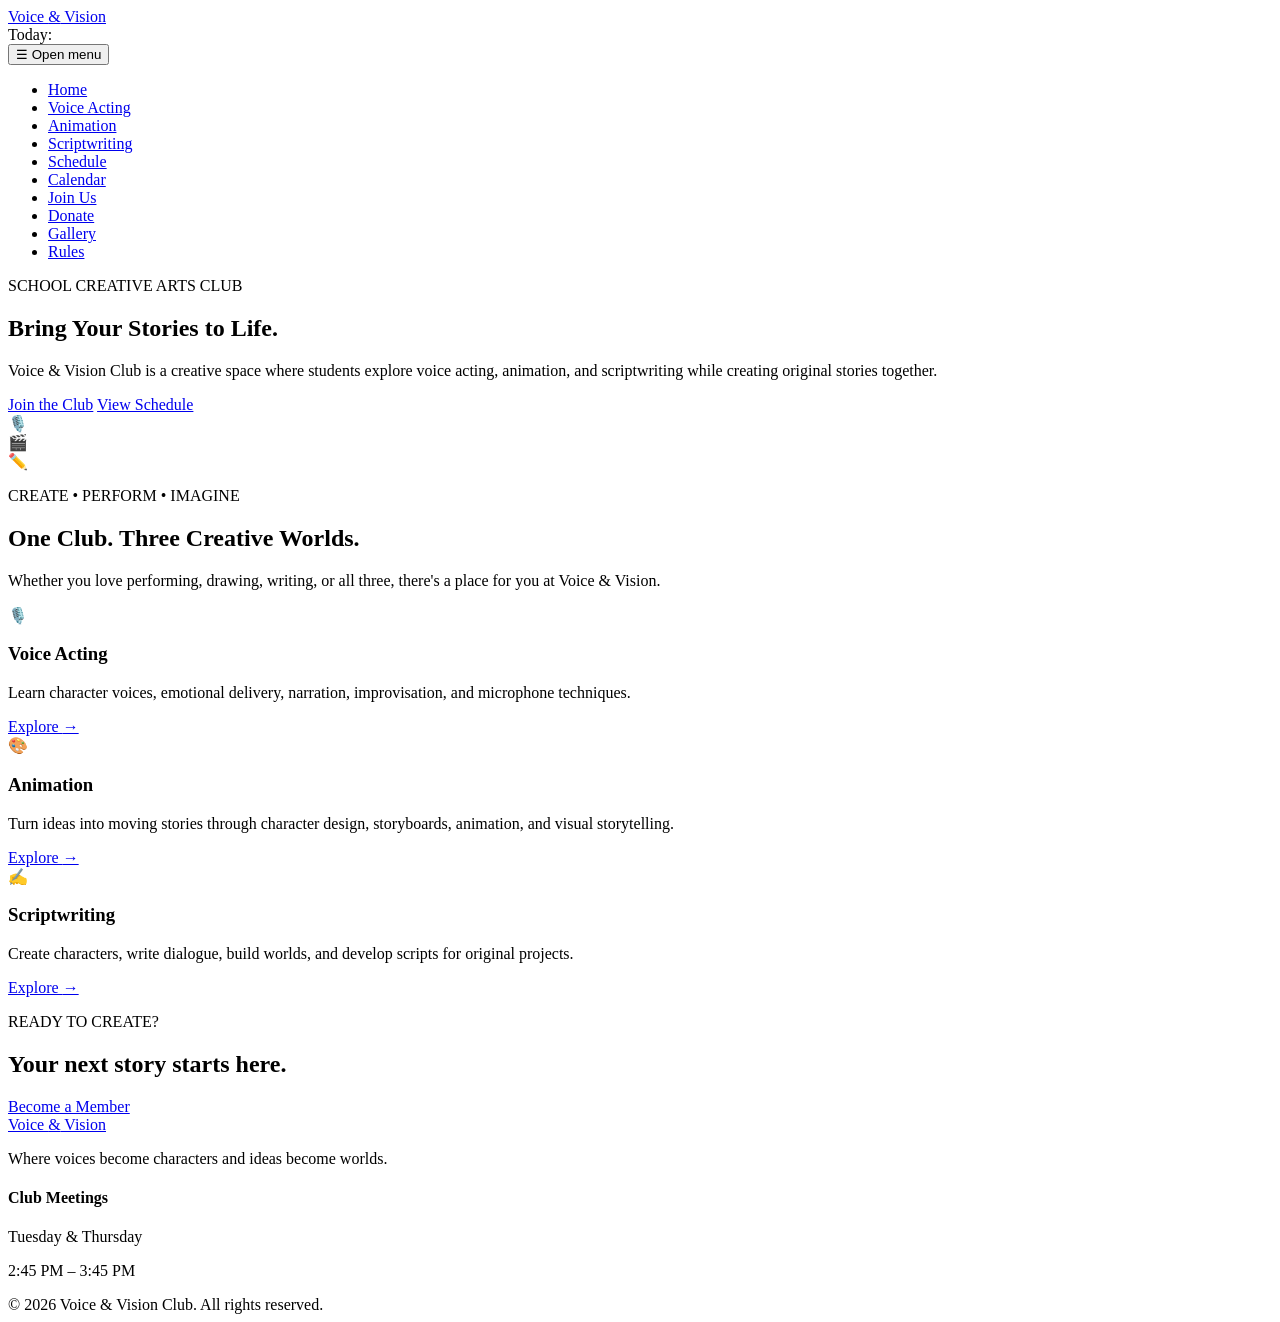
==== index.html @ abf14802 "Add files via upload" ====
<!DOCTYPE html>
<html lang="en">
<head>
    <meta charset="UTF-8">
    <meta name="viewport" content="width=device-width, initial-scale=1.0">
    <meta name="description" content="Voice & Vision Club — a creative space for voice acting, animation, and scriptwriting.">
    <title>Voice & Vision Club</title>
    <link rel="stylesheet" href="css/style.css">
</head>
<body>
    <header class="site-header">
        <nav class="navbar" aria-label="Main navigation">
            <a class="logo" href="index.html" aria-label="Voice and Vision Club home">Voice <span>&amp;</span> Vision</a>
            <div class="topbar-date" aria-label="Today's date">Today: <time id="currentDate"></time></div>

            <button class="menu-toggle" type="button" aria-controls="navLinks" aria-expanded="false">
                <span aria-hidden="true">☰</span>
                <span class="sr-only">Open menu</span>
            </button>

            <ul class="nav-links" id="navLinks">
                <li><a href="index.html" class="active" aria-current="page">Home</a></li>
                <li><a href="voice-acting.html">Voice Acting</a></li>
                <li><a href="animation.html">Animation</a></li>
                <li><a href="scriptwriting.html">Scriptwriting</a></li>
                <li><a href="schedule.html">Schedule</a></li>
                <li><a href="calendar.html">Calendar</a></li>
                <li><a href="join.html" class="join-button">Join Us</a></li>
                <li><a href="donations.html">Donate</a></li>
                <li><a href="gallery.html">Gallery</a></li>
                <li><a href="rules-and-guidelines.html">Rules</a></li>
            </ul>
        </nav>
    </header>

    <main>
        <section class="hero">
            <div class="hero-content">
                <p class="eyebrow">SCHOOL CREATIVE ARTS CLUB</p>
                <h1>Bring Your <span>Stories</span> to Life.</h1>
                <p class="hero-text">
                    Voice &amp; Vision Club is a creative space where students explore
                    voice acting, animation, and scriptwriting while creating original
                    stories together.
                </p>
                <div class="hero-buttons">
                    <a href="join.html" class="button primary">Join the Club</a>
                    <a href="schedule.html" class="button secondary">View Schedule</a>
                </div>
            </div>

            <div class="hero-art" aria-label="Creative arts illustrations" role="img">
                <div class="circle circle-one"></div>
                <div class="circle circle-two"></div>
                <div class="art-card art-card-mic">🎙️</div>
                <div class="art-card art-card-film">🎬</div>
                <div class="art-card art-card-pencil">✏️</div>
            </div>
        </section>

        <section class="intro section">
            <p class="eyebrow">CREATE • PERFORM • IMAGINE</p>
            <h2>One Club. Three Creative Worlds.</h2>
            <p class="section-description">
                Whether you love performing, drawing, writing, or all three,
                there's a place for you at Voice &amp; Vision.
            </p>

            <div class="cards">
                <article class="card">
                    <div class="card-icon">🎙️</div>
                    <h3>Voice Acting</h3>
                    <p>Learn character voices, emotional delivery, narration, improvisation, and microphone techniques.</p>
                    <a href="voice-acting.html">Explore <span aria-hidden="true">→</span></a>
                </article>
                <article class="card">
                    <div class="card-icon">🎨</div>
                    <h3>Animation</h3>
                    <p>Turn ideas into moving stories through character design, storyboards, animation, and visual storytelling.</p>
                    <a href="animation.html">Explore <span aria-hidden="true">→</span></a>
                </article>
                <article class="card">
                    <div class="card-icon">✍️</div>
                    <h3>Scriptwriting</h3>
                    <p>Create characters, write dialogue, build worlds, and develop scripts for original projects.</p>
                    <a href="scriptwriting.html">Explore <span aria-hidden="true">→</span></a>
                </article>
            </div>
        </section>

        <section class="cta">
            <div>
                <p class="eyebrow">READY TO CREATE?</p>
                <h2>Your next story starts here.</h2>
            </div>
            <a href="join.html" class="button primary">Become a Member</a>
        </section>
    </main>

    <footer>
        <div class="footer-content">
            <div>
                <a class="logo" href="index.html">Voice <span>&amp;</span> Vision</a>
                <p>Where voices become characters and ideas become worlds.</p>
            </div>
            <div>
                <h4>Club Meetings</h4>
                <p>Tuesday &amp; Thursday</p>
                <p>2:45 PM – 3:45 PM</p>
            </div>
        </div>
        <div class="copyright">© 2026 Voice &amp; Vision Club. All rights reserved.</div>
    </footer>

    <script src="js/script.js"></script>
</body>
</html>
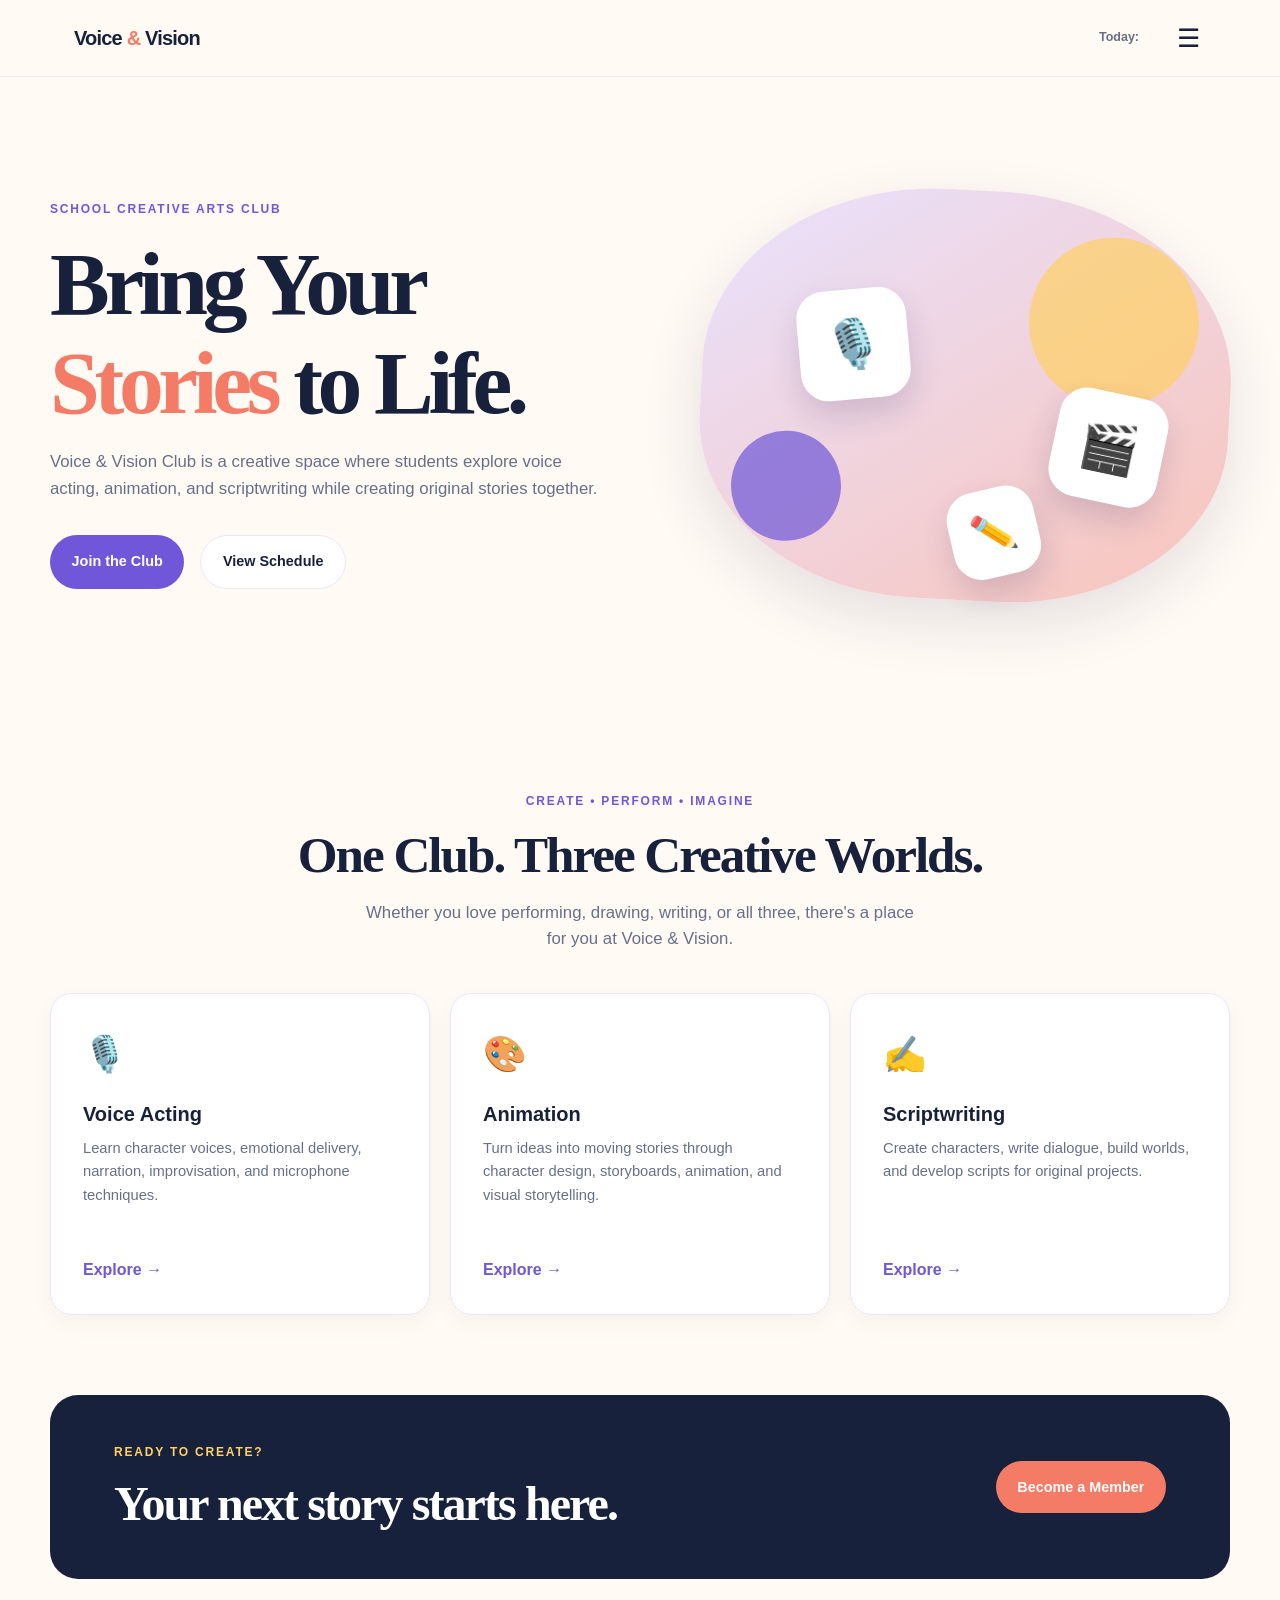
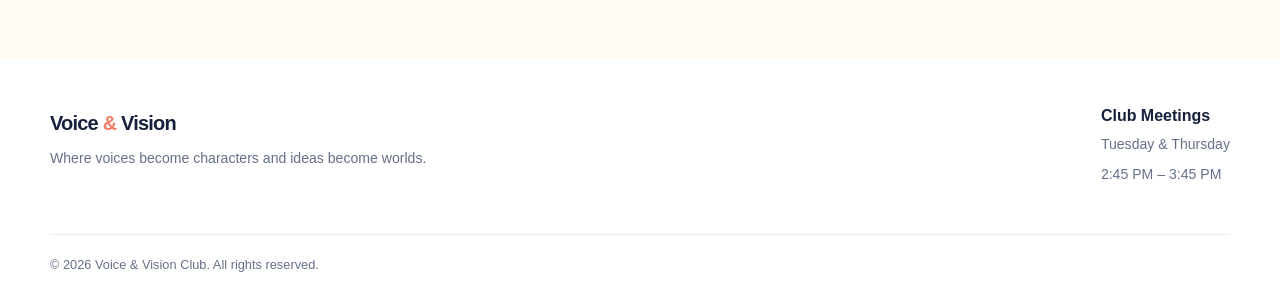
==== commit c52d7e58: "Fix HTML encoding issues in index.html" ====
--- a/index.html
+++ b/index.html
@@ -5,7 +5,7 @@
     <meta name="viewport" content="width=device-width, initial-scale=1.0">
     <meta name="description" content="Voice & Vision Club — a creative space for voice acting, animation, and scriptwriting.">
     <title>Voice & Vision Club</title>
-    <link rel="stylesheet" href="css/style.css">
+    <link rel="stylesheet" href="style.css">
 </head>
 <body>
     <header class="site-header">
--- a/style.css
+++ b/style.css
@@ -0,0 +1,409 @@
+@import url('https://fonts.googleapis.com/css2?family=DM+Sans:wght@400;500;600;700&family=Playfair+Display:wght@600;700&display=swap');
+
+:root {
+    --ink: #17213b;
+    --muted: #66708a;
+    --cream: #fffaf3;
+    --white: #ffffff;
+    --purple: #7057d9;
+    --purple-dark: #5541b8;
+    --coral: #f47b65;
+    --yellow: #ffd166;
+    --line: #ebe7f5;
+    --shadow: 0 22px 60px rgba(45, 35, 95, 0.12);
+}
+
+* { box-sizing: border-box; }
+
+html { scroll-behavior: smooth; }
+
+body {
+    margin: 0;
+    color: var(--ink);
+    background: var(--cream);
+    font-family: 'DM Sans', Arial, sans-serif;
+    line-height: 1.6;
+}
+
+a { color: inherit; text-decoration: none; }
+
+.site-header {
+    position: sticky;
+    top: 0;
+    z-index: 10;
+    background: rgba(255, 250, 243, 0.9);
+    border-bottom: 1px solid rgba(235, 231, 245, 0.8);
+    backdrop-filter: blur(14px);
+}
+
+.navbar {
+    display: flex;
+    align-items: center;
+    justify-content: space-between;
+    gap: 2rem;
+    max-width: 1180px;
+    min-height: 76px;
+    margin: auto;
+    padding: 0 1.5rem;
+}
+
+.logo {
+    color: var(--ink);
+    font-size: 1.25rem;
+    font-weight: 700;
+    letter-spacing: -0.04em;
+    white-space: nowrap;
+}
+
+.logo span, h1 span { color: var(--coral); }
+
+.nav-links {
+    display: flex;
+    align-items: center;
+    gap: 1.35rem;
+    margin: 0;
+    padding: 0;
+    list-style: none;
+    color: var(--muted);
+    font-size: 0.88rem;
+    font-weight: 600;
+}
+
+.nav-links a { transition: color 0.2s ease; }
+.nav-links a:hover, .nav-links a.active { color: var(--purple); }
+.nav-links .join-button { color: var(--white); }
+
+.join-button, .button {
+    display: inline-flex;
+    align-items: center;
+    justify-content: center;
+    border-radius: 999px;
+    font-weight: 700;
+    transition: transform 0.2s ease, box-shadow 0.2s ease, background 0.2s ease;
+}
+
+.join-button {
+    padding: 0.65rem 1.1rem;
+    background: var(--purple);
+}
+
+.join-button:hover { background: var(--purple-dark); }
+.button:hover { transform: translateY(-3px); box-shadow: 0 12px 24px rgba(85, 65, 184, 0.2); }
+
+.menu-toggle {
+    display: block;
+    order: 3;
+    border: 0;
+    color: var(--ink);
+    background: transparent;
+    font-size: 1.6rem;
+    cursor: pointer;
+}
+
+.nav-links {
+    position: absolute;
+    top: 76px;
+    right: 1.5rem;
+    display: none;
+    flex-direction: column;
+    align-items: stretch;
+    gap: 0;
+    min-width: 220px;
+    padding: 0.75rem;
+    border: 1px solid var(--line);
+    border-radius: 18px;
+    background: var(--white);
+    box-shadow: var(--shadow);
+}
+
+.nav-links.open { display: flex; }
+.nav-links a { display: block; padding: 0.7rem 0.85rem; }
+
+.hero, .section, .cta, .footer-content {
+    width: min(1180px, calc(100% - 3rem));
+    margin-inline: auto;
+}
+
+.hero {
+    display: grid;
+    grid-template-columns: 1fr 0.9fr;
+    align-items: center;
+    gap: 4rem;
+    min-height: 635px;
+    padding-block: 5rem;
+}
+
+.eyebrow {
+    margin: 0 0 1rem;
+    color: var(--purple);
+    font-size: 0.75rem;
+    font-weight: 700;
+    letter-spacing: 0.15em;
+}
+
+h1, h2, h3, h4 { line-height: 1.1; }
+h1, h2 { font-family: 'Playfair Display', Georgia, serif; }
+
+h1 {
+    max-width: 620px;
+    margin: 0;
+    font-size: clamp(3.5rem, 7vw, 6rem);
+    letter-spacing: -0.06em;
+}
+
+.hero-text, .section-description {
+    max-width: 550px;
+    color: var(--muted);
+    font-size: 1.05rem;
+}
+
+.hero-buttons { display: flex; flex-wrap: wrap; gap: 1rem; margin-top: 2rem; }
+.button { padding: 0.9rem 1.35rem; font-size: 0.9rem; }
+.primary { color: var(--white); background: var(--purple); }
+.secondary { border: 1px solid var(--line); background: var(--white); }
+
+.hero-art {
+    position: relative;
+    min-height: 410px;
+    border-radius: 45% 45% 42% 42%;
+    background: linear-gradient(145deg, #e8e2ff, #f9c4ba);
+    box-shadow: var(--shadow);
+    transform: rotate(3deg);
+}
+
+.circle { position: absolute; border-radius: 50%; opacity: 0.7; }
+.circle-one { width: 170px; height: 170px; top: 40px; right: 35px; background: var(--yellow); }
+.circle-two { width: 110px; height: 110px; bottom: 50px; left: 35px; background: var(--purple); }
+.art-card {
+    position: absolute;
+    display: grid;
+    width: 110px;
+    height: 110px;
+    place-items: center;
+    border: 8px solid var(--white);
+    border-radius: 28px;
+    background: var(--white);
+    box-shadow: 0 15px 30px rgba(45, 35, 95, 0.16);
+    font-size: 3rem;
+    transform: rotate(-8deg);
+}
+.art-card-mic { top: 105px; left: 18%; }
+.art-card-film { right: 12%; bottom: 105px; transform: rotate(9deg); }
+.art-card-pencil { right: 35%; bottom: 25px; width: 88px; height: 88px; font-size: 2.3rem; transform: rotate(-16deg); }
+
+.section { padding-block: 5rem; text-align: center; }
+h2 { margin: 0; font-size: clamp(2.2rem, 4vw, 3.5rem); letter-spacing: -0.04em; }
+.section-description { margin: 1rem auto 2.5rem; }
+.cards { display: grid; grid-template-columns: repeat(3, 1fr); gap: 1.25rem; text-align: left; }
+.card { padding: 2rem; border: 1px solid var(--line); border-radius: 22px; background: var(--white); box-shadow: 0 8px 25px rgba(45, 35, 95, 0.04); transition: transform 0.2s ease, box-shadow 0.2s ease; }
+.card:hover { transform: translateY(-7px); box-shadow: var(--shadow); }
+.card-icon { font-size: 2.2rem; }
+.card h3 { margin: 1.25rem 0 0.75rem; font-size: 1.25rem; }
+.card p { min-height: 100px; margin: 0 0 1.25rem; color: var(--muted); font-size: 0.92rem; }
+.card a { color: var(--purple); font-weight: 700; }
+
+.cta { display: flex; align-items: center; justify-content: space-between; gap: 2rem; margin-bottom: 5rem; padding: 3rem clamp(2rem, 5vw, 5rem); border-radius: 28px; background: var(--ink); color: var(--white); }
+.cta .eyebrow { color: var(--yellow); }
+.cta h2 { font-size: clamp(2rem, 4vw, 3rem); }
+.cta .primary { background: var(--coral); }
+
+footer { padding: 3rem 0 1.5rem; color: var(--muted); background: var(--white); }
+.footer-content { display: flex; justify-content: space-between; gap: 2rem; }
+.footer-content p { margin: 0.5rem 0 0; font-size: 0.88rem; }
+.footer-content h4 { margin: 0; color: var(--ink); }
+.copyright { width: min(1180px, calc(100% - 3rem)); margin: 3rem auto 0; padding-top: 1.25rem; border-top: 1px solid var(--line); font-size: 0.8rem; }
+.sr-only { position: absolute; width: 1px; height: 1px; padding: 0; overflow: hidden; clip: rect(0, 0, 0, 0); white-space: nowrap; border: 0; }
+
+.simple-hero {
+    padding: 5rem 1.5rem 4rem;
+    text-align: center;
+    background: linear-gradient(135deg, #eee9ff, #fff1df);
+}
+.simple-hero h1 { max-width: none; margin: 0; font-size: clamp(3rem, 7vw, 5.5rem); }
+.simple-hero > p:last-child { max-width: 560px; margin: 1rem auto 0; color: var(--muted); font-size: 1.05rem; }
+.join-section {
+    display: grid;
+    grid-template-columns: 0.9fr 1.1fr;
+    align-items: start;
+    gap: 5rem;
+    width: min(100% - 3rem, 1000px);
+    margin: auto;
+    padding: 5rem 0;
+}
+.join-info h2, .form-card h2 { margin-bottom: 1rem; font-size: clamp(2rem, 4vw, 3rem); }
+.join-info > p:not(.eyebrow), .form-card > p { color: var(--muted); }
+.check-list { display: grid; gap: 0.8rem; margin: 2rem 0 0; padding: 0; list-style: none; font-weight: 600; }
+.check-list li::before { content: '✓'; display: inline-grid; width: 1.6rem; height: 1.6rem; margin-right: 0.65rem; place-items: center; border-radius: 50%; color: var(--purple-dark); background: #e8e2ff; }
+.form-card { padding: clamp(1.5rem, 4vw, 2.5rem); border: 1px solid var(--line); border-radius: 24px; background: var(--white); box-shadow: var(--shadow); }
+.form-card form { display: grid; gap: 0.55rem; margin-top: 1.75rem; }
+.form-card label { margin-top: 0.6rem; font-size: 0.85rem; font-weight: 700; }
+.form-card input:not([type='hidden']), .form-card select, .form-card textarea { width: 100%; padding: 0.85rem 1rem; border: 1px solid var(--line); border-radius: 10px; color: var(--ink); background: #fcfbff; font: inherit; }
+.form-card textarea { resize: vertical; }
+.form-card input:focus, .form-card select:focus, .form-card textarea:focus { outline: 3px solid rgba(112, 87, 217, 0.2); border-color: var(--purple); }
+.form-card button { margin-top: 1rem; border: 0; cursor: pointer; font: inherit; }
+.form-message { min-height: 1.5em; margin: 0.5rem 0 0; color: #21845a; font-size: 0.9rem; font-weight: 600; }
+.active-button { box-shadow: inset 0 0 0 2px rgba(255, 255, 255, 0.35); }
+.schedule-section { width: min(100% - 3rem, 1000px); margin: auto; padding: 5rem 0 1rem; }
+.schedule-card { overflow: hidden; border: 1px solid var(--line); border-radius: 24px; background: var(--white); box-shadow: var(--shadow); }
+.day { display: grid; grid-template-columns: 90px 1fr auto; align-items: center; gap: 2rem; padding: 2rem 2.5rem; }
+.day + .day { border-top: 1px solid var(--line); }
+.day-number { display: grid; width: 58px; height: 58px; place-items: center; border-radius: 18px; color: var(--purple-dark); background: #eeeaff; font-family: 'Playfair Display', Georgia, serif; font-size: 1.35rem; font-weight: 700; }
+.day-details h2 { margin: 0; font-size: 1.65rem; }
+.day-details p { margin: 0.4rem 0 0; color: var(--muted); }
+.time { color: var(--purple-dark); font-size: 1rem; font-weight: 700; text-align: right; white-space: nowrap; }
+.time span { display: block; color: var(--muted); font-size: 0.7rem; font-weight: 500; text-transform: uppercase; letter-spacing: 0.12em; }
+.schedule-cards { max-width: 1000px; margin: auto; }
+.dark-section { display: flex; align-items: center; justify-content: center; gap: 2rem; margin: 0 auto 5rem; padding: 3.5rem 1.5rem; color: var(--white); background: var(--ink); text-align: center; }
+.dark-section h2 { font-size: clamp(2rem, 4vw, 3rem); }
+.dark-section .primary { background: var(--coral); }
+.page-hero {
+    display: flex;
+    align-items: center;
+    justify-content: space-between;
+    gap: 3rem;
+    min-height: 440px;
+    padding: 5rem max(1.5rem, calc((100% - 1000px) / 2));
+    background: linear-gradient(135deg, #eee9ff, #fff1df);
+}
+.page-hero h1 { margin: 0; font-size: clamp(3.5rem, 8vw, 6rem); }
+.page-hero > div:first-child > p:last-child { max-width: 540px; margin: 1.25rem 0 0; color: var(--muted); font-size: 1.05rem; }
+.large-emoji { display: grid; width: 210px; height: 210px; flex: 0 0 auto; place-items: center; border: 12px solid var(--white); border-radius: 42% 58% 55% 45%; background: var(--yellow); box-shadow: var(--shadow); font-size: 6rem; transform: rotate(7deg); }
+.content-section { display: grid; grid-template-columns: 0.9fr 1.1fr; align-items: start; gap: 5rem; width: min(100% - 3rem, 1000px); margin: auto; padding: 5rem 0; }
+.content-text h2 { margin-bottom: 1.25rem; font-size: clamp(2rem, 4vw, 3rem); }
+.content-text p:not(.eyebrow) { color: var(--muted); }
+.feature-list { display: grid; gap: 0.8rem; }
+.feature { display: grid; grid-template-columns: 58px 1fr; gap: 1.25rem; align-items: start; padding: 1.4rem; border: 1px solid var(--line); border-radius: 18px; background: var(--white); transition: transform 0.2s ease, box-shadow 0.2s ease; }
+.feature:hover { transform: translateX(5px); box-shadow: var(--shadow); }
+.feature > span { color: var(--coral); font-family: 'Playfair Display', Georgia, serif; font-size: 1.25rem; font-weight: 700; }
+.feature h3 { margin: 0; font-size: 1.1rem; }
+.feature p { margin: 0.35rem 0 0; color: var(--muted); font-size: 0.9rem; }
+.writing-cta { flex-direction: column; }
+.writing-cta .eyebrow { margin-bottom: 0; }
+.donation-hero h1 { font-size: clamp(3rem, 7vw, 5.5rem); }
+.donation-container { width: min(100% - 3rem, 1000px); margin: auto; padding: 5rem 0; }
+.donation-steps { display: grid; gap: 1rem; }
+.donation-step { display: grid; grid-template-columns: 58px 1fr; gap: 1.5rem; align-items: start; padding: 1.75rem 2rem; border: 1px solid var(--line); border-radius: 20px; background: var(--white); box-shadow: 0 8px 25px rgba(45, 35, 95, 0.04); transition: transform 0.2s ease, box-shadow 0.2s ease; }
+.donation-step:hover { transform: translateY(-4px); box-shadow: var(--shadow); }
+.donation-step .number { display: grid; width: 54px; height: 54px; place-items: center; border-radius: 50%; color: var(--white); background: linear-gradient(135deg, var(--purple), var(--coral)); font-size: 1.25rem; font-weight: 700; }
+.donation-step h2 { margin: 0 0 0.5rem; font-size: 1.4rem; }
+.donation-step p { margin: 0; color: var(--muted); }
+.donate-box { margin-top: 2rem; padding: 3rem 2rem; border-radius: 24px; color: var(--white); background: linear-gradient(135deg, var(--ink), #30205c); text-align: center; box-shadow: var(--shadow); }
+.donate-box h2 { margin-bottom: 0.75rem; font-size: 2.4rem; }
+.donate-box p { max-width: 600px; margin: auto; color: #ddd6fe; }
+.donate-button { display: inline-flex; margin-top: 1.5rem; padding: 0.95rem 1.5rem; border-radius: 999px; color: var(--white); background: linear-gradient(90deg, var(--purple), #6366f1); font-weight: 700; transition: transform 0.2s ease, box-shadow 0.2s ease; }
+.donate-button:hover { transform: translateY(-3px); box-shadow: 0 12px 24px rgba(112, 87, 217, 0.3); }
+.notice { margin-top: 1.5rem; padding: 1.5rem; border-left: 5px solid var(--coral); border-radius: 12px; background: #fff1df; }
+.notice h3 { margin: 0 0 0.5rem; }
+.notice p { margin: 0; color: var(--muted); }
+.donation-card { margin-bottom: 1.5rem; padding: clamp(1.5rem, 4vw, 2.5rem); border: 1px solid var(--line); border-radius: 24px; background: var(--white); box-shadow: 0 8px 25px rgba(45, 35, 95, 0.04); }
+.donation-card h2 { margin-bottom: 1rem; font-size: clamp(2rem, 4vw, 2.8rem); }
+.donation-card > p { max-width: 760px; color: var(--muted); }
+.support-grid { display: grid; grid-template-columns: repeat(4, 1fr); gap: 1rem; margin-top: 1.5rem; }
+.support-item { padding: 1.35rem 1rem; border-radius: 18px; background: #f8f6ff; text-align: center; transition: transform 0.2s ease, box-shadow 0.2s ease; }
+.support-item:hover { transform: translateY(-5px); box-shadow: var(--shadow); }
+.support-item .icon { margin-bottom: 0.75rem; font-size: 2.4rem; }
+.support-item h3 { margin: 0 0 0.5rem; font-size: 1rem; }
+.support-item p { margin: 0; color: var(--muted); font-size: 0.83rem; }
+.donation-card-center { text-align: center; }
+.donation-card-center > p { margin-inline: auto; }
+.rules-hero h1 { font-size: clamp(3rem, 7vw, 5.5rem); }
+.rules-container { width: min(100% - 3rem, 1000px); margin: auto; padding: 5rem 0; }
+.rules-card { margin-bottom: 1.5rem; padding: clamp(1.5rem, 4vw, 2.5rem); border: 1px solid var(--line); border-radius: 24px; background: var(--white); box-shadow: 0 8px 25px rgba(45, 35, 95, 0.04); }
+.rules-card h2 { margin-bottom: 1rem; font-size: clamp(1.8rem, 4vw, 2.6rem); }
+.rules-card p { color: var(--muted); }
+.rules-card strong { color: var(--purple-dark); }
+.rules-list { display: grid; gap: 0.85rem; margin: 0; padding-left: 1.6rem; color: var(--muted); }
+.rules-list li { padding-left: 0.35rem; }
+.rules-list li::marker { color: var(--coral); font-weight: 700; }
+.rules-note { padding: 2.5rem; border-radius: 24px; color: var(--white); background: var(--ink); text-align: center; }
+.rules-note h2 { margin-bottom: 0.75rem; font-size: 2rem; }
+.rules-note p { max-width: 600px; margin: 0 auto; color: #ddd6fe; }
+.rules-note .button { margin-top: 1.5rem; background: var(--coral); }
+.contact-hero h1 { font-size: clamp(3rem, 7vw, 5.5rem); }
+.contact-section { display: grid; grid-template-columns: 0.85fr 1.15fr; align-items: start; gap: 5rem; width: min(100% - 3rem, 1000px); margin: auto; padding: 5rem 0; }
+.contact-info h2 { margin-bottom: 1rem; font-size: clamp(2rem, 4vw, 3rem); }
+.contact-info > p:not(.eyebrow) { color: var(--muted); }
+.contact-detail { display: flex; align-items: center; gap: 1rem; margin-top: 1.5rem; }
+.contact-detail > span { display: grid; width: 48px; height: 48px; place-items: center; border-radius: 14px; background: #eee9ff; font-size: 1.4rem; }
+.contact-detail strong { color: var(--ink); }
+.contact-detail p { margin: 0.15rem 0 0; color: var(--muted); font-size: 0.9rem; }
+.optional { color: var(--muted); font-size: 0.75rem; font-weight: 400; }
+.topbar-date { margin-left: auto; color: var(--muted); font-size: 0.78rem; font-weight: 600; white-space: nowrap; }
+.calendar-section { display: grid; grid-template-columns: 1.1fr 0.9fr; align-items: start; gap: 2rem; width: min(100% - 3rem, 1000px); margin: auto; padding: 5rem 0; }
+.calendar-card, .calendar-note { padding: clamp(1.5rem, 4vw, 2.5rem); border: 1px solid var(--line); border-radius: 24px; background: var(--white); box-shadow: var(--shadow); }
+.calendar-heading { display: flex; align-items: center; justify-content: space-between; gap: 1rem; margin-bottom: 1.5rem; }
+.calendar-heading h2 { font-size: clamp(1.6rem, 4vw, 2.2rem); }
+.calendar-control { display: grid; width: 38px; height: 38px; place-items: center; border: 0; border-radius: 50%; color: var(--purple-dark); background: #eee9ff; font-size: 1.2rem; cursor: pointer; }
+.calendar-control:hover { color: var(--white); background: var(--purple); }
+.calendar-weekdays, .calendar-grid { display: grid; grid-template-columns: repeat(7, 1fr); gap: 0.35rem; text-align: center; }
+.calendar-weekdays { margin-bottom: 0.5rem; color: var(--muted); font-size: 0.75rem; font-weight: 700; }
+.calendar-day { display: grid; min-height: 42px; place-items: center; border-radius: 10px; color: var(--ink); font-size: 0.9rem; }
+.calendar-day.today { color: var(--white); background: var(--coral); font-weight: 700; }
+.calendar-day.meeting-day { box-shadow: inset 0 0 0 2px #dcd4ff; color: var(--purple-dark); font-weight: 700; }
+.calendar-day.today.meeting-day { color: var(--white); background: var(--coral); box-shadow: none; }
+.calendar-day.empty { visibility: hidden; }
+.calendar-legend { display: flex; flex-wrap: wrap; gap: 1rem; margin-top: 1.5rem; color: var(--muted); font-size: 0.78rem; }
+.calendar-legend span { display: inline-flex; align-items: center; gap: 0.4rem; }
+.legend-swatch { display: inline-block; width: 12px; height: 12px; border-radius: 4px; border: 1px solid var(--line); }
+.meeting-swatch { background: #eee9ff; border-color: #dcd4ff; }
+.today-swatch { background: var(--coral); border-color: var(--coral); }
+.regular-swatch { background: var(--white); }
+.calendar-note h2 { margin-bottom: 0.75rem; font-size: 2rem; }
+.calendar-note p:not(.eyebrow) { color: var(--muted); }
+.calendar-note .button { margin-top: 1rem; }
+.gallery { display: grid; grid-template-columns: repeat(3, 1fr); gap: 1.25rem; width: min(100% - 3rem, 1180px); margin: auto; padding: 5rem 0; }
+.photo-card { position: relative; min-height: 290px; overflow: hidden; border: 1px solid var(--line); border-radius: 22px; background: linear-gradient(135deg, #eee9ff, #f9c4ba); box-shadow: 0 8px 25px rgba(45, 35, 95, 0.08); }
+.photo-card img { display: block; width: 100%; height: 100%; min-height: 290px; object-fit: cover; transition: transform 0.4s ease; }
+.photo-card:hover img { transform: scale(1.06); }
+.photo-card img[src=""] { display: none; }
+.photo-card.image-missing::before { content: var(--fallback-icon, '📷'); position: absolute; top: 50%; left: 50%; z-index: 0; color: var(--purple); font-size: 4.5rem; transform: translate(-50%, -50%); }
+.caption { position: absolute; right: 0; bottom: 0; left: 0; padding: 3.5rem 1.25rem 1.25rem; color: var(--white); background: linear-gradient(transparent, rgba(23, 33, 59, 0.92)); }
+.caption h2 { margin: 0 0 0.25rem; font-family: 'DM Sans', Arial, sans-serif; font-size: 1.2rem; }
+.caption p { margin: 0; color: #eee9ff; font-size: 0.88rem; }
+.instructions { width: min(100% - 3rem, 850px); margin: 0 auto 5rem; padding: 2rem; border: 1px solid var(--line); border-radius: 20px; background: var(--white); text-align: center; box-shadow: 0 8px 25px rgba(45, 35, 95, 0.04); }
+.instructions h2 { margin-bottom: 1rem; font-family: 'DM Sans', Arial, sans-serif; font-size: 1.5rem; }
+.instructions p { margin: 0.75rem 0 0; color: var(--muted); }
+code { padding: 0.2rem 0.4rem; border-radius: 5px; color: var(--purple-dark); background: #eee9ff; font-size: 0.9em; }
+
+@media (max-width: 850px) {
+    .nav-links { right: 1rem; left: 1rem; }
+    .hero { grid-template-columns: 1fr; min-height: auto; padding-block: 4rem; }
+    .hero-art { min-height: 300px; max-width: 560px; width: 100%; margin: 0 auto; }
+    .cards { grid-template-columns: 1fr; }
+    .card p { min-height: auto; }
+    .join-section { grid-template-columns: 1fr; gap: 3rem; padding-block: 4rem; }
+    .content-section { grid-template-columns: 1fr; gap: 3rem; padding-block: 4rem; }
+    .contact-section { grid-template-columns: 1fr; gap: 3rem; padding-block: 4rem; }
+    .page-hero { min-height: auto; padding-block: 4rem; }
+}
+
+@media (max-width: 520px) {
+    .hero, .section, .cta, .footer-content { width: min(100% - 2rem, 1180px); }
+    .hero { padding-block: 3rem; }
+    h1 { font-size: clamp(3rem, 15vw, 4.5rem); }
+    .cta, .footer-content { align-items: flex-start; flex-direction: column; }
+    .cta { margin-bottom: 3rem; padding: 2rem; }
+    .join-section { width: min(100% - 2rem, 1000px); padding-block: 3rem; }
+    .schedule-section { width: min(100% - 2rem, 1000px); padding-block: 3rem 0; }
+    .day { grid-template-columns: 58px 1fr; gap: 1rem; padding: 1.5rem; }
+    .day-details h2 { font-size: 1.3rem; }
+    .time { grid-column: 2; text-align: left; }
+    .time span { display: inline; margin: 0 0.3rem; }
+    .dark-section { flex-direction: column; margin-bottom: 3rem; padding-block: 2.5rem; }
+    .page-hero { align-items: flex-start; flex-direction: column; gap: 2.5rem; padding-block: 3rem; }
+    .large-emoji { width: 150px; height: 150px; font-size: 4rem; }
+    .content-section { width: min(100% - 2rem, 1000px); padding-block: 3rem; }
+    .donation-container { width: min(100% - 2rem, 1000px); padding-block: 3rem; }
+    .donation-step { grid-template-columns: 48px 1fr; gap: 1rem; padding: 1.25rem; }
+    .donation-step .number { width: 48px; height: 48px; }
+    .support-grid { grid-template-columns: repeat(2, 1fr); }
+    .donation-card { padding: 1.5rem; }
+    .rules-container { width: min(100% - 2rem, 1000px); padding-block: 3rem; }
+    .rules-card { padding: 1.5rem; }
+    .rules-note { padding: 2rem 1.5rem; }
+    .gallery, .instructions { width: min(100% - 2rem, 1180px); }
+    .gallery { grid-template-columns: 1fr; padding-block: 3rem; }
+    .instructions { margin-bottom: 3rem; }
+    .topbar-date { order: 2; margin-left: auto; margin-right: 0.5rem; }
+    .calendar-section { grid-template-columns: 1fr; width: min(100% - 2rem, 1000px); padding-block: 3rem; }
+}
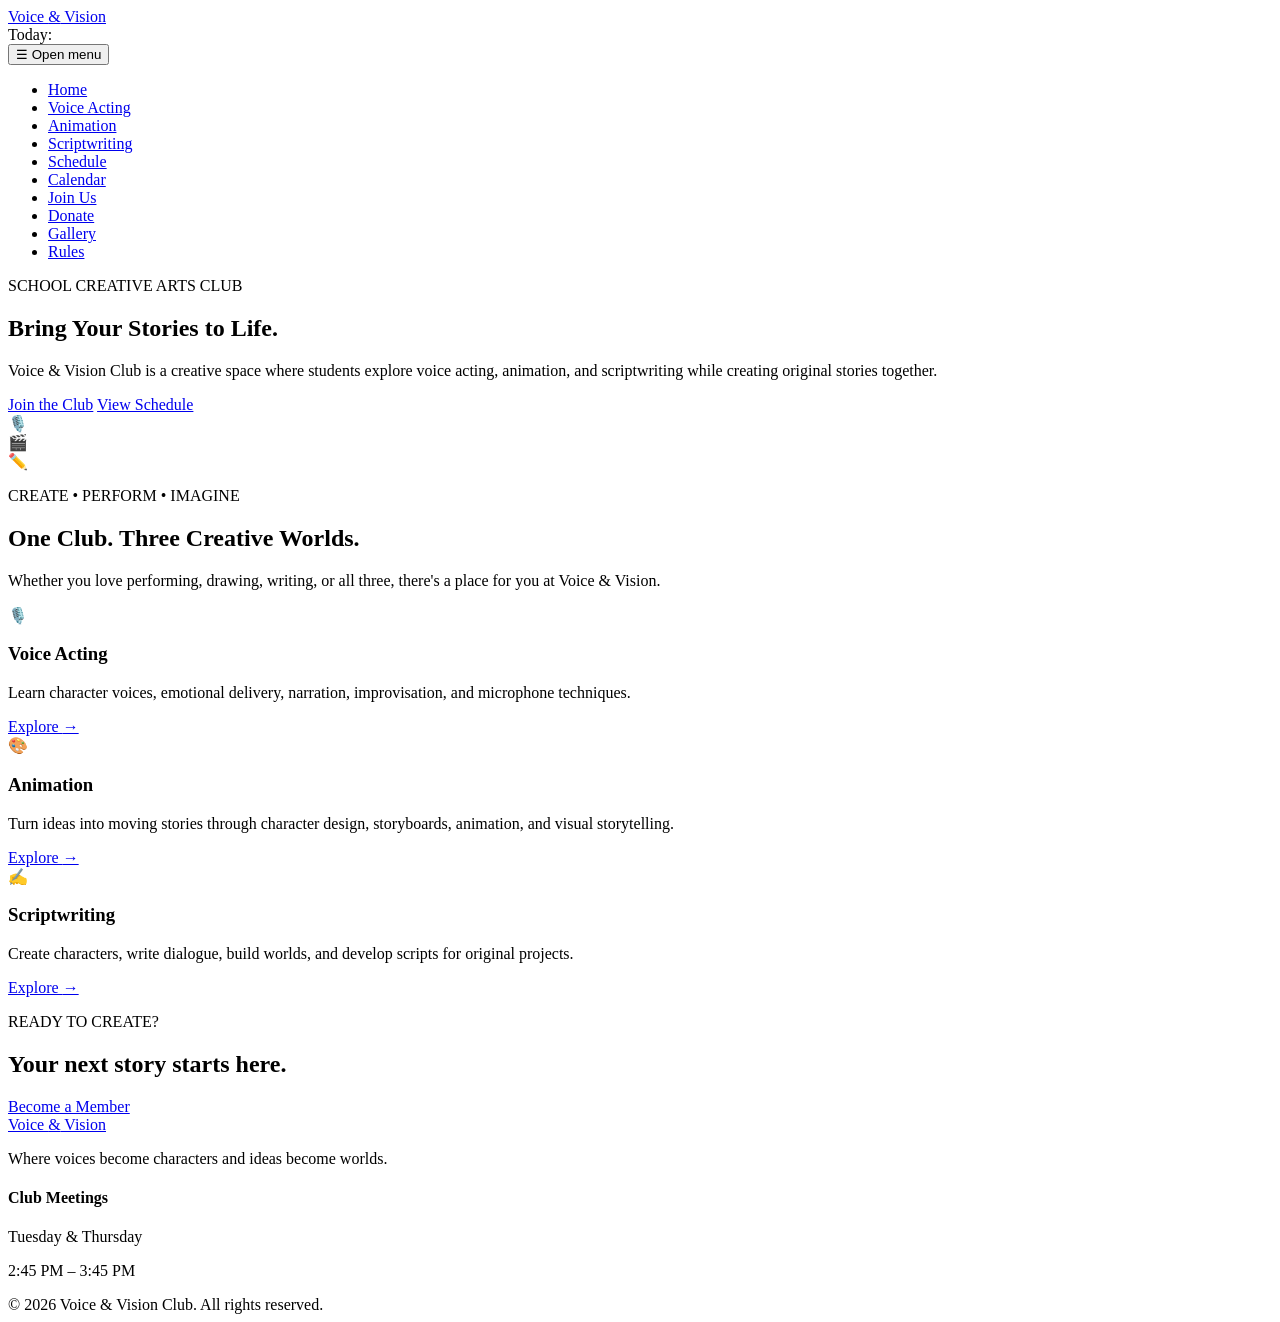
==== commit 703c73c5: "Update index.html" ====
--- a/index.html
+++ b/index.html
@@ -5,7 +5,7 @@
     <meta name="viewport" content="width=device-width, initial-scale=1.0">
     <meta name="description" content="Voice & Vision Club — a creative space for voice acting, animation, and scriptwriting.">
     <title>Voice & Vision Club</title>
-    <link rel="stylesheet" href="style.css">
+    <link rel="stylesheet" href="css/style.css">
 </head>
 <body>
     <header class="site-header">
